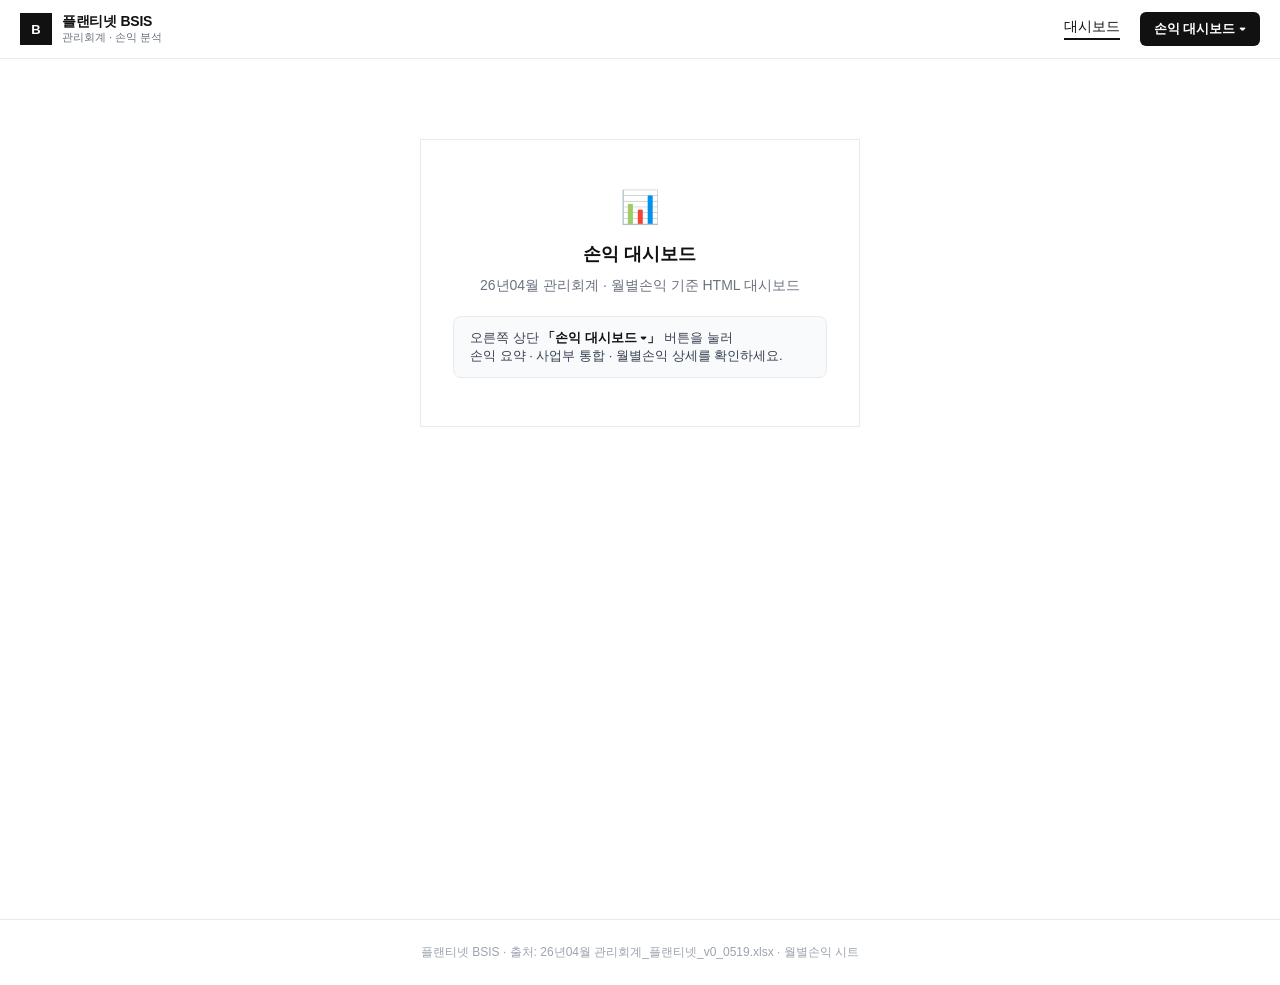
==== dashboard/index.html @ 2a46ac96 "Add ERP-style dashboard hub with top-right P&L menu. Co-authored-by: Cursor <cursoragent@cursor.com>" ====
<!DOCTYPE html>
<html lang="ko">
<head>
<meta charset="UTF-8">
<meta name="viewport" content="width=device-width, initial-scale=1.0">
<title>플랜티넷 BSIS · 대시보드</title>
<link rel="stylesheet" href="/assets/shell.css">
<style>
  *{box-sizing:border-box;margin:0;padding:0}
  body{min-height:100vh;background:#fff;color:#111;font-family:"Segoe UI","Malgun Gothic",sans-serif}
  .hub{max-width:480px;margin:80px auto;padding:0 20px;text-align:center}
  .hub-box{border:1px solid #e8eaed;padding:48px 32px}
  .hub-icon{font-size:2rem;margin-bottom:16px}
  .hub h2{font-size:18px;font-weight:700;margin-bottom:8px}
  .hub p{font-size:14px;color:#6b7280;line-height:1.6;margin-bottom:20px}
  .hub-hint{font-size:13px;color:#374151;background:#f9fafb;border:1px solid #e8eaed;padding:12px 16px;border-radius:8px;text-align:left}
  .hub-hint strong{color:#111}
</style>
</head>
<body>
<link rel="stylesheet" href="/assets/shell.css">
<header class="site-hdr">
  <div class="site-hdr-inner">
    <a href="/dashboard" class="site-brand">
      <span class="site-logo">B</span>
      <div>
        <div class="site-brand-title">플랜티넷 BSIS</div>
        <div class="site-brand-sub">관리회계 · 손익 분석</div>
      </div>
    </a>
    <nav class="site-nav">
      <a href="/dashboard" class="active">대시보드</a>
      <div class="nav-dd">
        <button type="button" class="nav-dd-btn" aria-expanded="false">손익 대시보드 ▾</button>
        <div class="nav-dd-menu">
          <a href="/손익요약_대시보드">손익 요약</a>
          <a href="/사업부통합_대시보드">사업부 통합</a>
          <a href="/월별손익_대시보드">월별손익 상세</a>
        </div>
      </div>
    </nav>
  </div>
</header>
<main class="site-main">
  <div class="hub">
    <div class="hub-box">
      <div class="hub-icon">📊</div>
      <h2>손익 대시보드</h2>
      <p>26년04월 관리회계 · 월별손익 기준 HTML 대시보드</p>
      <div class="hub-hint">
        오른쪽 상단 <strong>「손익 대시보드 ▾」</strong> 버튼을 눌러<br>
        손익 요약 · 사업부 통합 · 월별손익 상세를 확인하세요.
      </div>
    </div>
  </div>
</main>
<footer class="site-footer">플랜티넷 BSIS · 출처: 26년04월 관리회계_플랜티넷_v0_0519.xlsx · 월별손익 시트</footer>
<script src="/assets/shell.js"></script>
</body>
</html>
---- assets/shell.css ----
.site-hdr{position:sticky;top:0;z-index:100;border-bottom:1px solid #e8eaed;background:#fff}
.site-hdr-inner{max-width:1280px;margin:0 auto;display:flex;flex-wrap:wrap;align-items:center;justify-content:space-between;gap:12px;padding:12px 20px}
.site-brand{display:flex;align-items:center;gap:10px;text-decoration:none;color:inherit}
.site-logo{width:32px;height:32px;background:#111;color:#fff;display:flex;align-items:center;justify-content:center;font-size:13px;font-weight:700;flex-shrink:0}
.site-brand-title{font-size:14px;font-weight:700;letter-spacing:-.02em;line-height:1.2}
.site-brand-sub{font-size:11px;color:#6b7280}
.site-nav{display:flex;flex-wrap:wrap;align-items:center;gap:20px}
.site-nav a{border-bottom:2px solid transparent;padding-bottom:2px;font-size:14px;font-weight:500;color:#6b7280;text-decoration:none;transition:color .15s,border-color .15s}
.site-nav a:hover{color:#111}
.site-nav a.active{color:#111;border-bottom-color:#111}
.nav-dd{position:relative}
.nav-dd-btn{display:inline-flex;align-items:center;gap:4px;padding:8px 14px;font-size:13px;font-weight:600;color:#fff;background:#111;border:none;border-radius:6px;cursor:pointer;font-family:inherit}
.nav-dd-btn:hover{background:#333}
.nav-dd-menu{display:none;position:absolute;right:0;top:calc(100% + 6px);min-width:200px;background:#fff;border:1px solid #e8eaed;border-radius:8px;box-shadow:0 8px 24px rgba(0,0,0,.08);padding:6px;z-index:200}
.nav-dd.open .nav-dd-menu{display:block}
.nav-dd-menu a{display:block;padding:10px 12px;border-radius:6px;font-size:13px;font-weight:500;color:#374151;text-decoration:none}
.nav-dd-menu a:hover{background:#f3f4f6;color:#111}
.nav-dd-menu a.current{background:#eff6ff;color:#2563eb}
.site-main{min-height:calc(100vh - 120px)}
.site-footer{border-top:1px solid #e8eaed;padding:24px 20px;text-align:center;font-size:12px;color:#9ca3af}
---- assets/shell.css ----
.site-hdr{position:sticky;top:0;z-index:100;border-bottom:1px solid #e8eaed;background:#fff}
.site-hdr-inner{max-width:1280px;margin:0 auto;display:flex;flex-wrap:wrap;align-items:center;justify-content:space-between;gap:12px;padding:12px 20px}
.site-brand{display:flex;align-items:center;gap:10px;text-decoration:none;color:inherit}
.site-logo{width:32px;height:32px;background:#111;color:#fff;display:flex;align-items:center;justify-content:center;font-size:13px;font-weight:700;flex-shrink:0}
.site-brand-title{font-size:14px;font-weight:700;letter-spacing:-.02em;line-height:1.2}
.site-brand-sub{font-size:11px;color:#6b7280}
.site-nav{display:flex;flex-wrap:wrap;align-items:center;gap:20px}
.site-nav a{border-bottom:2px solid transparent;padding-bottom:2px;font-size:14px;font-weight:500;color:#6b7280;text-decoration:none;transition:color .15s,border-color .15s}
.site-nav a:hover{color:#111}
.site-nav a.active{color:#111;border-bottom-color:#111}
.nav-dd{position:relative}
.nav-dd-btn{display:inline-flex;align-items:center;gap:4px;padding:8px 14px;font-size:13px;font-weight:600;color:#fff;background:#111;border:none;border-radius:6px;cursor:pointer;font-family:inherit}
.nav-dd-btn:hover{background:#333}
.nav-dd-menu{display:none;position:absolute;right:0;top:calc(100% + 6px);min-width:200px;background:#fff;border:1px solid #e8eaed;border-radius:8px;box-shadow:0 8px 24px rgba(0,0,0,.08);padding:6px;z-index:200}
.nav-dd.open .nav-dd-menu{display:block}
.nav-dd-menu a{display:block;padding:10px 12px;border-radius:6px;font-size:13px;font-weight:500;color:#374151;text-decoration:none}
.nav-dd-menu a:hover{background:#f3f4f6;color:#111}
.nav-dd-menu a.current{background:#eff6ff;color:#2563eb}
.site-main{min-height:calc(100vh - 120px)}
.site-footer{border-top:1px solid #e8eaed;padding:24px 20px;text-align:center;font-size:12px;color:#9ca3af}
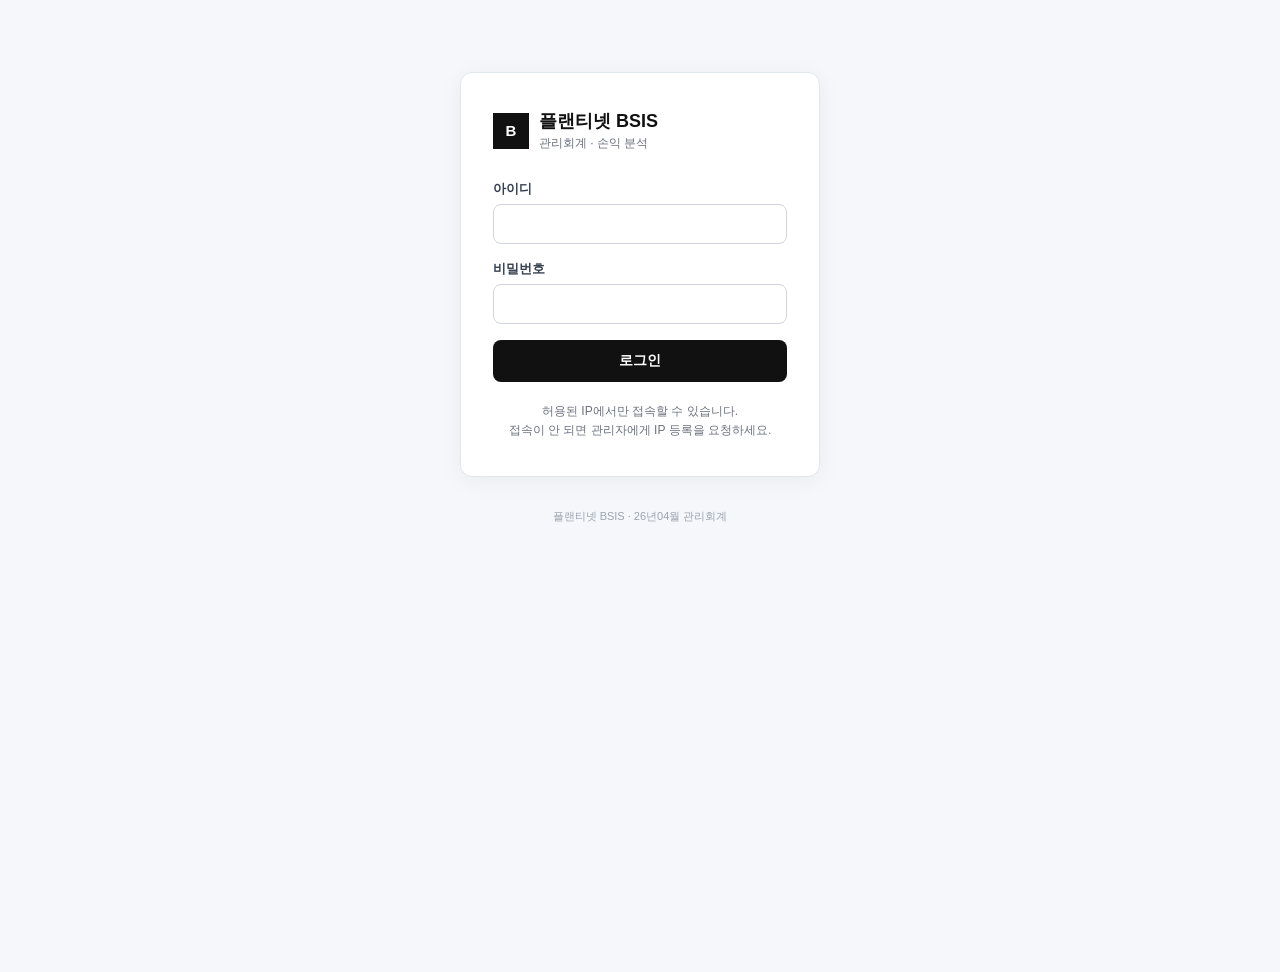
==== commit d652d1cc: "Add login gate with IP allowlist and session middleware. Co-authored-by: Cursor <cursoragent@cursor." ====
--- a/dashboard/index.html
+++ b/dashboard/index.html
@@ -3,58 +3,85 @@
 <head>
 <meta charset="UTF-8">
 <meta name="viewport" content="width=device-width, initial-scale=1.0">
-<title>플랜티넷 BSIS · 대시보드</title>
+<title>플랜티넷 BSIS · 로그인</title>
 <link rel="stylesheet" href="/assets/shell.css">
 <style>
   *{box-sizing:border-box;margin:0;padding:0}
-  body{min-height:100vh;background:#fff;color:#111;font-family:"Segoe UI","Malgun Gothic",sans-serif}
-  .hub{max-width:480px;margin:80px auto;padding:0 20px;text-align:center}
-  .hub-box{border:1px solid #e8eaed;padding:48px 32px}
-  .hub-icon{font-size:2rem;margin-bottom:16px}
-  .hub h2{font-size:18px;font-weight:700;margin-bottom:8px}
-  .hub p{font-size:14px;color:#6b7280;line-height:1.6;margin-bottom:20px}
-  .hub-hint{font-size:13px;color:#374151;background:#f9fafb;border:1px solid #e8eaed;padding:12px 16px;border-radius:8px;text-align:left}
-  .hub-hint strong{color:#111}
+  body{min-height:100vh;background:#f5f7fa;color:#111;font-family:"Segoe UI","Malgun Gothic",sans-serif}
+  .login-wrap{max-width:400px;margin:72px auto;padding:0 20px}
+  .login-box{background:#fff;border:1px solid #e2e6ed;border-radius:12px;padding:36px 32px;box-shadow:0 4px 24px rgba(0,0,0,.05)}
+  .login-logo{display:flex;align-items:center;gap:10px;margin-bottom:28px}
+  .login-logo .site-logo{width:36px;height:36px;font-size:15px}
+  .login-logo h1{font-size:18px;font-weight:700}
+  .login-logo p{font-size:12px;color:#6b7280;margin-top:2px}
+  label{display:block;font-size:13px;font-weight:600;margin-bottom:6px;color:#374151}
+  input{width:100%;padding:11px 12px;border:1px solid #d1d5db;border-radius:8px;font-size:14px;margin-bottom:16px;font-family:inherit}
+  input:focus{outline:2px solid #2563eb;border-color:#2563eb}
+  .btn{width:100%;padding:12px;background:#111;color:#fff;border:none;border-radius:8px;font-size:14px;font-weight:600;cursor:pointer;font-family:inherit}
+  .btn:hover{background:#333}
+  .btn:disabled{opacity:.6;cursor:not-allowed}
+  .err{display:none;margin-top:14px;padding:11px 12px;background:#fef2f2;border:1px solid #fecaca;border-radius:8px;font-size:13px;color:#b91c1c;line-height:1.5}
+  .err.show{display:block}
+  .note{margin-top:20px;font-size:12px;color:#6b7280;line-height:1.6;text-align:center}
+  .foot{text-align:center;margin-top:32px;font-size:11px;color:#9ca3af}
 </style>
 </head>
 <body>
-<link rel="stylesheet" href="/assets/shell.css">
-<header class="site-hdr">
-  <div class="site-hdr-inner">
-    <a href="/dashboard" class="site-brand">
+<div class="login-wrap">
+  <div class="login-box">
+    <div class="login-logo">
       <span class="site-logo">B</span>
       <div>
-        <div class="site-brand-title">플랜티넷 BSIS</div>
-        <div class="site-brand-sub">관리회계 · 손익 분석</div>
-      </div>
-    </a>
-    <nav class="site-nav">
-      <a href="/dashboard" class="active">대시보드</a>
-      <div class="nav-dd">
-        <button type="button" class="nav-dd-btn" aria-expanded="false">손익 대시보드 ▾</button>
-        <div class="nav-dd-menu">
-          <a href="/손익요약_대시보드">손익 요약</a>
-          <a href="/사업부통합_대시보드">사업부 통합</a>
-          <a href="/월별손익_대시보드">월별손익 상세</a>
-        </div>
-      </div>
-    </nav>
-  </div>
-</header>
-<main class="site-main">
-  <div class="hub">
-    <div class="hub-box">
-      <div class="hub-icon">📊</div>
-      <h2>손익 대시보드</h2>
-      <p>26년04월 관리회계 · 월별손익 기준 HTML 대시보드</p>
-      <div class="hub-hint">
-        오른쪽 상단 <strong>「손익 대시보드 ▾」</strong> 버튼을 눌러<br>
-        손익 요약 · 사업부 통합 · 월별손익 상세를 확인하세요.
+        <h1>플랜티넷 BSIS</h1>
+        <p>관리회계 · 손익 분석</p>
       </div>
     </div>
+    <form id="loginForm">
+      <label for="username">아이디</label>
+      <input id="username" name="username" type="text" autocomplete="username" required>
+      <label for="password">비밀번호</label>
+      <input id="password" name="password" type="password" autocomplete="current-password" required>
+      <button type="submit" class="btn" id="submitBtn">로그인</button>
+    </form>
+    <div class="err" id="errBox"></div>
+    <p class="note">허용된 IP에서만 접속할 수 있습니다.<br>접속이 안 되면 관리자에게 IP 등록을 요청하세요.</p>
   </div>
-</main>
-<footer class="site-footer">플랜티넷 BSIS · 출처: 26년04월 관리회계_플랜티넷_v0_0519.xlsx · 월별손익 시트</footer>
-<script src="/assets/shell.js"></script>
+  <p class="foot">플랜티넷 BSIS · 26년04월 관리회계</p>
+</div>
+<script>
+document.getElementById('loginForm').addEventListener('submit', async function(e){
+  e.preventDefault();
+  var btn = document.getElementById('submitBtn');
+  var err = document.getElementById('errBox');
+  err.classList.remove('show');
+  btn.disabled = true;
+  btn.textContent = '확인 중…';
+  try {
+    var res = await fetch('/api/login', {
+      method: 'POST',
+      headers: { 'Content-Type': 'application/json' },
+      body: JSON.stringify({
+        username: document.getElementById('username').value,
+        password: document.getElementById('password').value
+      })
+    });
+    var data = await res.json();
+    if (!res.ok) {
+      var msg = data.error || '로그인에 실패했습니다.';
+      if (data.ip) msg += ' (현재 IP: ' + data.ip + ')';
+      err.textContent = msg;
+      err.classList.add('show');
+      return;
+    }
+    location.href = data.redirect || '/손익요약_대시보드';
+  } catch (ex) {
+    err.textContent = '서버 연결에 실패했습니다.';
+    err.classList.add('show');
+  } finally {
+    btn.disabled = false;
+    btn.textContent = '로그인';
+  }
+});
+</script>
 </body>
 </html>
--- a/assets/shell.css
+++ b/assets/shell.css
@@ -16,5 +16,7 @@
 .nav-dd-menu a{display:block;padding:10px 12px;border-radius:6px;font-size:13px;font-weight:500;color:#374151;text-decoration:none}
 .nav-dd-menu a:hover{background:#f3f4f6;color:#111}
 .nav-dd-menu a.current{background:#eff6ff;color:#2563eb}
+.nav-logout{margin-left:8px;padding:8px 12px;font-size:13px;font-weight:500;color:#6b7280;background:transparent;border:1px solid #e2e6ed;border-radius:6px;cursor:pointer;font-family:inherit}
+.nav-logout:hover{color:#111;border-color:#9ca3af}
 .site-main{min-height:calc(100vh - 120px)}
 .site-footer{border-top:1px solid #e8eaed;padding:24px 20px;text-align:center;font-size:12px;color:#9ca3af}
